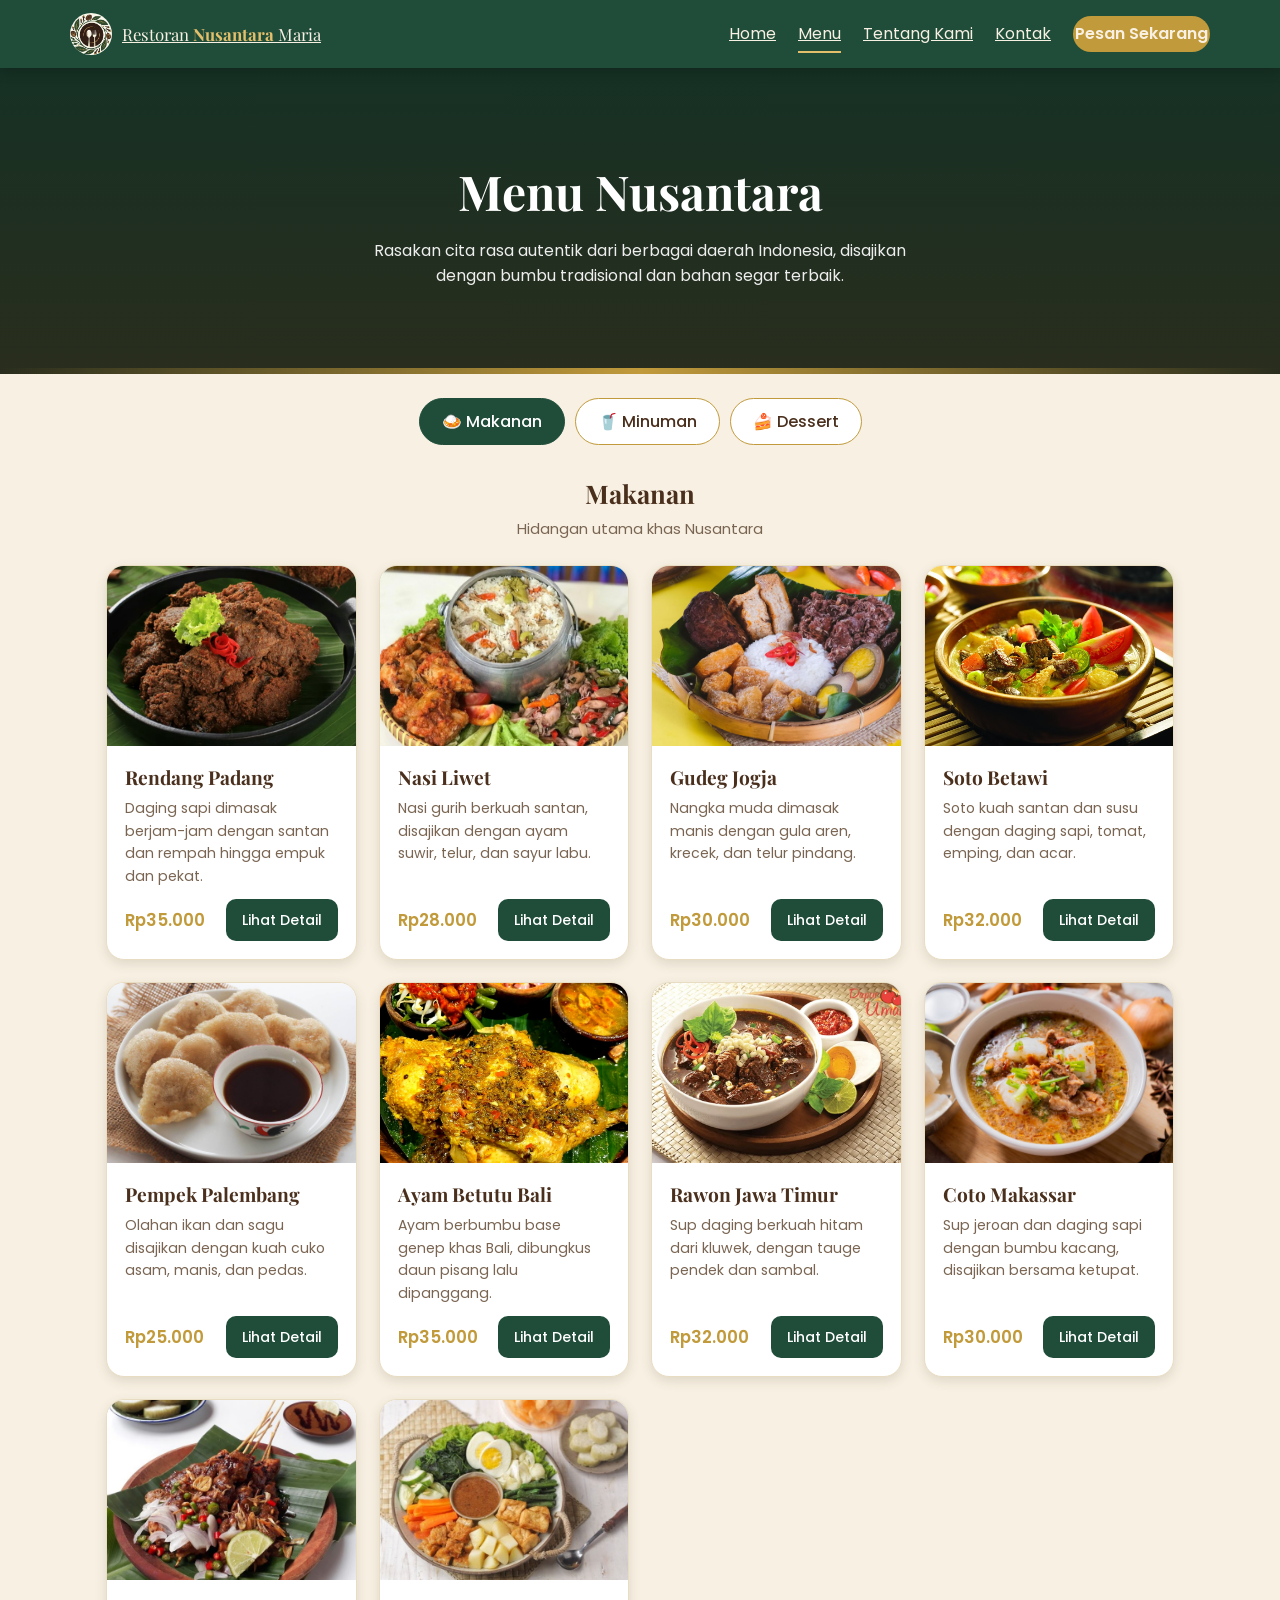
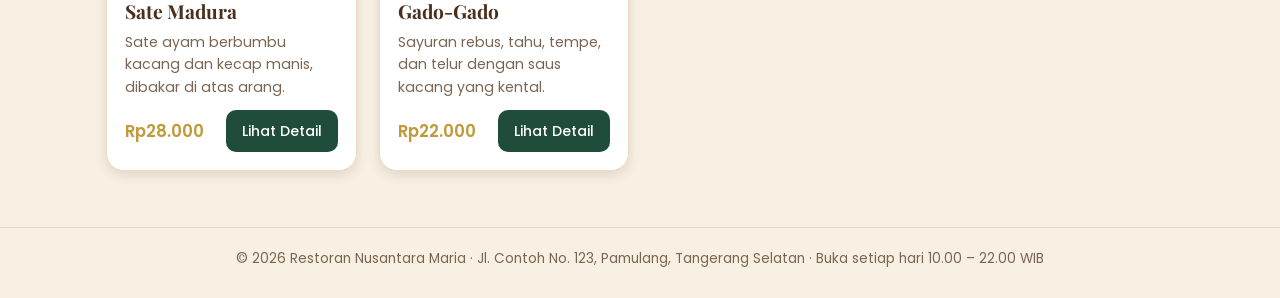
==== menu.html @ f63a94e3 "Initial commit" ====
<!DOCTYPE html>
<html lang="id">

<head>
    <meta charset="UTF-8">
    <meta
        name="viewport"
        content="width=device-width, initial-scale=1, viewport-fit=cover"
    >

    <title>Daftar Menu – Restoran Nusantara</title>

    <!-- Google Fonts -->
    <link
        href="https://fonts.googleapis.com/css2?family=Playfair+Display:wght@600;700&family=Poppins:wght@400;500;600&display=swap"
        rel="stylesheet"
    >

    <style>
        /* ==================================================
           VARIABEL WARNA
        ================================================== */

        :root {
            --cream: #f8f1e3;
            --card: #ffffff;
            --brown: #4a2f1d;
            --muted: #7a6552;
            --gold: #c19a3b;
            --green: #1f4d3a;
            --green-d: #163a2b;
            --line: #e8dcc2;
            --shadow: rgba(74, 47, 29, .14);

            box-sizing: border-box;
            padding-top: env(safe-area-inset-top, 0px);
            padding-bottom: env(safe-area-inset-bottom, 0px);
        }

        /* ==================================================
           DARK MODE
        ================================================== */

        @media (prefers-color-scheme: dark) {
            :root:not([data-theme="light"]) {
                --cream: #17201b;
                --card: #212c25;
                --brown: #f3e8d2;
                --muted: #b9ab94;
                --gold: #d9b455;
                --green: #2f7a5a;
                --green-d: #256248;
                --line: #34443a;
                --shadow: rgba(0, 0, 0, .45);
            }
        }

        :root[data-theme="dark"] {
            --cream: #17201b;
            --card: #212c25;
            --brown: #f3e8d2;
            --muted: #b9ab94;
            --gold: #d9b455;
            --green: #2f7a5a;
            --green-d: #256248;
            --line: #34443a;
            --shadow: rgba(0, 0, 0, .45);
        }

        html {
            scroll-padding-top: env(safe-area-inset-top, 0px);
        }

        *,
        *::before,
        *::after {
            box-sizing: border-box;
        }

        /* ==================================================
           BODY
        ================================================== */

        body {
            margin: 0;
            background: var(--cream);
            color: var(--brown);
            font-family: 'Poppins', system-ui, sans-serif;
            line-height: 1.6;
        }

        /* ==================================================
           HEADER & NAV
        ================================================== */

        .site-header {
            position: sticky;
            top: 0;
            z-index: 50;
            background: var(--green);
            color: var(--cream);
            box-shadow: 0 2px 12px rgba(0, 0, 0, .25);
        }

        .nav {
            width: min(1140px, 92%);
            margin: 0 auto;
            min-height: 68px;
            display: flex;
            align-items: center;
            gap: 16px;
        }

        .brand {
            display: flex;
            align-items: center;
            gap: 10px;
            margin-right: auto;
            font-family: 'Playfair Display', Georgia, serif;
            font-size: 1.05rem;
            color: var(--cream);
            letter-spacing: 0;
            text-transform: none;
        }

        .brand img {
            width: 42px;
            height: 42px;
            border-radius: 50%;
            object-fit: cover;
            background: var(--cream);
        }

        .brand b {
            color: #e3be6b;
        }

        .nav-links {
            display: flex;
            align-items: center;
            gap: 22px;
            list-style: none;
            margin: 0;
            padding: 0;
        }

        .nav-links a {
            position: relative;
            padding: 6px 0;
            border-bottom: 2px solid transparent;
            transition: border-color .2s ease, transform .2s ease;
            color: var(--cream);
        }

        .nav-links a:hover,
        .nav-links a.active {
            border-color: #e3be6b;
        }

        .btn-nav {
            display: inline-block;
            padding: 10px 18px;
            border-radius: 999px;
            border: 2px solid transparent;
            background: var(--gold);
            color: #fff;
            font-weight: 600;
            text-decoration: none;
            line-height: 1.2;
        }

        .btn-nav:hover {
            background: #9c7322;
            transform: translateY(-1px);
        }

        .page-hero {
            min-height: 34vh;
            display: grid;
            place-items: center;
            text-align: center;
            padding: 56px 20px;
            background: linear-gradient(rgba(18, 38, 28, .72), rgba(48, 24, 10, .6)), var(--green);
            color: #fff;
            position: relative;
        }

        .page-hero::after {
            content: "";
            position: absolute;
            left: 0;
            right: 0;
            bottom: 0;
            height: 6px;
            background: linear-gradient(90deg, transparent, var(--gold), transparent);
        }

        .page-hero h1 {
            font-family: 'Playfair Display', Georgia, serif;
            font-size: clamp(1.9rem, 5vw, 3rem);
            margin: 0 0 8px;
        }

        .page-hero p {
            max-width: 560px;
            margin: 0 auto;
            opacity: .92;
        }

        /* ==================================================
           MAIN
        ================================================== */

        main {
            max-width: 1100px;
            margin: 0 auto;
            padding: 28px 16px 56px;
        }

        /* ==================================================
           KATEGORI MENU
        ================================================== */

        .tabs {
            display: flex;
            gap: 10px;
            justify-content: center;
            flex-wrap: wrap;
            margin: -4px 0 28px;
        }

        .tab {
            border: 1.5px solid var(--gold);
            background: var(--card);
            color: var(--brown);

            font: 500 1rem 'Poppins', sans-serif;

            padding: 10px 22px;
            border-radius: 999px;

            cursor: pointer;
            min-height: 44px;

            transition: .2s;
        }

        .tab:hover {
            transform: translateY(-2px);
            box-shadow: 0 6px 14px var(--shadow);
        }

        .tab.active {
            background: var(--green);
            color: #fff;
            border-color: var(--green);
        }

        /* ==================================================
           JUDUL SECTION
        ================================================== */

        .sec-title {
            font-family: 'Playfair Display', Georgia, serif;
            font-size: 1.6rem;
            text-align: center;
            margin: 0 0 4px;
        }

        .sec-sub {
            text-align: center;
            color: var(--muted);
            margin: 0 0 24px;
            font-size: .92rem;
        }

        /* ==================================================
           GRID MENU
        ================================================== */

        .grid {
            display: grid;
            grid-template-columns: repeat(
                auto-fill,
                minmax(250px, 1fr)
            );
            gap: 22px;
        }

        /* ==================================================
           CARD MENU
        ================================================== */

        .card {
            background: var(--card);
            border: 1px solid var(--line);
            border-radius: 18px;
            overflow: hidden;

            display: flex;
            flex-direction: column;

            box-shadow: 0 4px 12px var(--shadow);

            transition:
                transform .25s,
                box-shadow .25s;

            animation: up .45s both;
        }

        .card:hover {
            transform: translateY(-8px);
            box-shadow: 0 16px 30px var(--shadow);
        }

        /* ==================================================
           ANIMASI
        ================================================== */

        @keyframes up {
            from {
                opacity: 0;
                transform: translateY(14px);
            }

            to {
                opacity: 1;
                transform: none;
            }
        }

        /* ==================================================
           GAMBAR MENU
        ================================================== */

        .pic {
            height: 180px;

            display: flex;
            align-items: center;
            justify-content: center;

            font-size: 5.5rem;

            position: relative;
            overflow: hidden;
            cursor: pointer;
        }

        .pic img {
            width: 100%;
            height: 100%;
            object-fit: cover;
        }

        .pic span {
            transition: transform .3s;
            filter: drop-shadow(
                0 6px 8px rgba(0, 0, 0, .25)
            );
        }

        .card:hover .pic span {
            transform: scale(1.15) rotate(-4deg);
        }

        /* ==================================================
           ISI CARD
        ================================================== */

        .body {
            padding: 16px 18px 18px;

            display: flex;
            flex-direction: column;

            flex: 1;
        }

        .body h3 {
            margin: 0 0 4px;

            font-family: 'Playfair Display', Georgia, serif;
            font-size: 1.2rem;
        }

        .body p {
            margin: 0 0 12px;

            color: var(--muted);
            font-size: .88rem;

            flex: 1;
        }

        .row {
            display: flex;
            align-items: center;
            justify-content: space-between;

            gap: 10px;
        }

        /* ==================================================
           HARGA
        ================================================== */

        .price {
            font-weight: 600;
            color: var(--gold);
            font-size: 1.05rem;
        }

        /* ==================================================
           BUTTON
        ================================================== */

        .btn {
            border: 0;
            background: var(--green);
            color: #fff;

            font: 500 .88rem 'Poppins', sans-serif;

            padding: 10px 16px;
            border-radius: 10px;

            cursor: pointer;
            min-height: 42px;

            transition: .2s;

            text-decoration: none;
            display: inline-block;
            text-align: center;
        }

        .btn:hover {
            background: var(--green-d);
            transform: translateY(-1px);
        }

        .btn.gold {
            background: var(--gold);
            color: #2b1c10;
        }

        .btn.gold:hover {
            background: #d6ae4d;
        }

        /* ==================================================
           MODAL
        ================================================== */

        .modal {
            position: fixed;
            inset: 0;

            background: rgba(20, 12, 6, .65);

            display: none;
            align-items: center;
            justify-content: center;

            padding: 16px;
            z-index: 50;
        }

        .modal.open {
            display: flex;
        }

        .dialog {
            background: var(--card);
            color: var(--brown);

            border-radius: 20px;

            max-width: 440px;
            width: 100%;

            max-height: 92vh;
            overflow: auto;

            position: relative;

            animation: pop .28s both;
        }

        /* ==================================================
           ANIMASI MODAL
        ================================================== */

        @keyframes pop {
            from {
                opacity: 0;
                transform: scale(.92);
            }

            to {
                opacity: 1;
                transform: none;
            }
        }

        .dialog .pic {
            height: 230px;
            font-size: 7.5rem;
            cursor: default;
        }

        .dialog .body {
            padding: 20px 22px 24px;
        }

        .dialog h2 {
            font-family: 'Playfair Display', Georgia, serif;
            margin: 0 0 4px;
        }

        /* ==================================================
           TAG KATEGORI
        ================================================== */

        .tag {
            display: inline-block;

            font-size: .75rem;

            background: var(--cream);
            border: 1px solid var(--line);

            padding: 2px 10px;
            border-radius: 999px;

            color: var(--muted);

            margin-bottom: 10px;
        }

        /* ==================================================
           BUTTON CLOSE MODAL
        ================================================== */

        .close {
            position: absolute;
            top: 10px;
            right: 12px;

            width: 40px;
            height: 40px;

            border-radius: 50%;
            border: 0;

            background: rgba(255, 255, 255, .9);
            color: #333;

            font-size: 1.4rem;

            cursor: pointer;
            z-index: 2;
        }

        .dialog .btn {
            width: 100%;
            margin-top: 14px;
        }

        /* ==================================================
           FOOTER
        ================================================== */

        footer {
            text-align: center;

            color: var(--muted);
            font-size: .85rem;

            padding: 20px 16px 28px;

            border-top: 1px solid var(--line);
        }

        /* ==================================================
           RESPONSIVE
        ================================================== */

        @media (max-width: 760px) {
            .nav {
                flex-wrap: wrap;
                justify-content: space-between;
                padding: 12px 0;
            }

            .nav-links {
                width: 100%;
                justify-content: center;
                flex-wrap: wrap;
                gap: 12px 18px;
            }
        }

        @media (max-width: 520px) {
            .grid {
                grid-template-columns: 1fr;
            }

            .tab {
                padding: 10px 16px;
                font-size: .92rem;
            }

            .page-hero {
                min-height: 25vh;
            }
        }

        /* ==================================================
           REDUCED MOTION
        ================================================== */

        @media (prefers-reduced-motion: reduce) {
            *,
            *::before,
            *::after {
                animation: none !important;
                transition: none !important;
            }
        }
    </style>
</head>

<body>

    <!-- ==================================================
         HEADER
    ================================================== -->

    <header class="site-header">
        <nav class="nav" aria-label="Navigasi utama">
            <a class="brand" href="index.html">
                <img src="logo.jpg" alt="Logo Restoran Nusantara Maria">
                <span>Restoran <b>Nusantara</b> Maria</span>
            </a>
            <ul class="nav-links">
                <li><a href="index.html">Home</a></li>
                <li><a href="menu.html" class="active">Menu</a></li>
                <li><a href="tentang.html">Tentang Kami</a></li>
                <li><a href="kontak.html">Kontak</a></li>
                <li><a class="btn-nav" href="menu.html#menu">Pesan Sekarang</a></li>
            </ul>
        </nav>
    </header>

    <section class="page-hero">
        <div>
            <h1>Menu Nusantara</h1>
            <p>Rasakan cita rasa autentik dari berbagai daerah Indonesia, disajikan dengan bumbu tradisional dan bahan segar terbaik.</p>
        </div>
    </section>


    <!-- ==================================================
         KONTEN UTAMA
    ================================================== -->

    <main id="menu">

        <!-- Tombol Kategori -->
        <div
            class="tabs"
            role="tablist"
            aria-label="Kategori menu"
        ></div>

        <!-- Judul Kategori -->
        <h2
            class="sec-title"
            id="secTitle"
        ></h2>

        <p
            class="sec-sub"
            id="secSub"
        ></p>

        <!-- Daftar Menu -->
        <div
            class="grid"
            id="grid"
        ></div>

    </main>


    <!-- ==================================================
         MODAL DETAIL MENU
    ================================================== -->

    <div
        class="modal"
        id="modal"
        aria-hidden="true"
    >

        <div
            class="dialog"
            role="dialog"
            aria-modal="true"
            aria-labelledby="mName"
        >

            <!-- Tombol Tutup -->
            <button
                class="close"
                id="mClose"
                aria-label="Tutup"
            >
                &times;
            </button>

            <!-- Gambar / Emoji -->
            <div
                class="pic"
                id="mPic"
            ></div>

            <!-- Detail Menu -->
            <div class="body">

                <span
                    class="tag"
                    id="mTag"
                ></span>

                <h2 id="mName"></h2>

                <p
                    id="mDesc"
                    style="color:var(--muted); margin:6px 0 10px"
                ></p>

                <div
                    class="price"
                    id="mPrice"
                    style="font-size:1.4rem"
                ></div>

                <!-- Tombol Pesan -->
                <a
                    class="btn gold"
                    id="mOrder"
                    target="_blank"
                    rel="noopener"
                >
                    Pesan Sekarang
                </a>

            </div>
        </div>
    </div>


    <!-- ==================================================
         FOOTER
    ================================================== -->

    <footer>
        © 2026 Restoran Nusantara Maria · Jl. Contoh No. 123, Pamulang, Tangerang Selatan · Buka setiap hari 10.00 – 22.00 WIB
    </footer>


    <!-- ==================================================
         JAVASCRIPT
    ================================================== -->

    <script>

        /* ==================================================
           PENGATURAN
        ================================================== */

        // Ganti dengan nomor WhatsApp restoran sebenarnya.
        // Format: 62, tanpa tanda + atau 0 di depan.

        const WA_NUMBER = "6281234567890";


        /* ==================================================
           DATA MENU
        ==================================================

           Untuk menggunakan foto sendiri, tambahkan:

           img: "images/nama-foto.jpg"

           Contoh:

           {
               name: "Rendang Sapi",
               price: 35000,
               emoji: "🥘",
               bg: ["#8a3b1c", "#4a1e0e"],
               origin: "Minangkabau, Sumatera Barat",
               desc: "Deskripsi menu",
               img: "images/rendang.jpg"
           }

        ================================================== */

        const MENU = {

            /* =========================
               MAKANAN
            ========================= */

            makanan: {
                label: "🍛 Makanan",
                title: "Makanan",
                sub: "Hidangan utama khas Nusantara",

                items: [

                    {
                        name: "Rendang Padang",
                        price: 35000,
                        img: "rendang.jpeg",
                        origin: "Sumatera Barat",
                        desc: "Daging sapi dimasak berjam-jam dengan santan dan rempah hingga empuk dan pekat."
                    },

                    {
                        name: "Nasi Liwet",
                        price: 28000,
                        img: "nasi-liwet.jpeg",
                        origin: "Jawa Tengah",
                        desc: "Nasi gurih berkuah santan, disajikan dengan ayam suwir, telur, dan sayur labu."
                    },

                    {
                        name: "Gudeg Jogja",
                        price: 30000,
                        img: "gudeg.jpeg",
                        origin: "Yogyakarta",
                        desc: "Nangka muda dimasak manis dengan gula aren, krecek, dan telur pindang."
                    },

                    {
                        name: "Soto Betawi",
                        price: 32000,
                        img: "soto-betawi.jpeg",
                        origin: "Jakarta",
                        desc: "Soto kuah santan dan susu dengan daging sapi, tomat, emping, dan acar."
                    },

                    {
                        name: "Pempek Palembang",
                        price: 25000,
                        img: "pempek.jpeg",
                        origin: "Sumatera Selatan",
                        desc: "Olahan ikan dan sagu disajikan dengan kuah cuko asam, manis, dan pedas."
                    },

                    {
                        name: "Ayam Betutu Bali",
                        price: 35000,
                        img: "ayam-betutu.jpeg",
                        origin: "Bali",
                        desc: "Ayam berbumbu base genep khas Bali, dibungkus daun pisang lalu dipanggang."
                    },

                    {
                        name: "Rawon Jawa Timur",
                        price: 32000,
                        img: "rawon.jpeg",
                        origin: "Jawa Timur",
                        desc: "Sup daging berkuah hitam dari kluwek, dengan tauge pendek dan sambal."
                    },

                    {
                        name: "Coto Makassar",
                        price: 30000,
                        img: "coto-makassar.jpeg",
                        origin: "Sulawesi Selatan",
                        desc: "Sup jeroan dan daging sapi dengan bumbu kacang, disajikan bersama ketupat."
                    },

                    {
                        name: "Sate Madura",
                        price: 28000,
                        img: "sate-madura.jpeg",
                        origin: "Jawa Timur",
                        desc: "Sate ayam berbumbu kacang dan kecap manis, dibakar di atas arang."
                    },

                    {
                        name: "Gado-Gado",
                        price: 22000,
                        img: "gado-gado.jpeg",
                        origin: "Jakarta",
                        desc: "Sayuran rebus, tahu, tempe, dan telur dengan saus kacang yang kental."
                    }

                ]
            },


            /* =========================
               MINUMAN
            ========================= */

            minuman: {
                label: "🥤 Minuman",
                title: "Minuman",
                sub: "Penyegar dahaga ala Nusantara",

                items: [

                    {
                        name: "Es Cendol",
                        price: 15000,
                        img: "es-cendol.jpeg",
                        origin: "Jawa Barat",
                        desc: "Cendol hijau, santan, dan gula aren cair di atas es serut."
                    },

                    {
                        name: "Es Teh Nusantara",
                        price: 8000,
                        img: "es-teh.jpeg",
                        origin: "Jawa",
                        desc: "Teh melati dingin dengan gula batu, segar diminum bersama makanan pedas."
                    },

                    {
                        name: "Es Jeruk",
                        price: 12000,
                        img: "es-jeruk.jpeg",
                        origin: "Nusantara",
                        desc: "Perasan jeruk segar dengan es batu dan sedikit gula."
                    },

                    {
                        name: "Kopi Gula Aren",
                        price: 18000,
                        img: "es-teh.jpeg",
                        origin: "Nusantara",
                        desc: "Kopi hitam yang lembut dengan sentuhan gula aren dan susu."
                    },

                    {
                        name: "Wedang Jahe",
                        price: 12000,
                        img: "es-teh.jpeg",
                        origin: "Jawa Tengah",
                        desc: "Minuman jahe hangat dengan gula batu dan serai, pas untuk menghangatkan badan."
                    }

                ]
            },


            /* =========================
               DESSERT
            ========================= */

            dessert: {
                label: "🍰 Dessert",
                title: "Dessert",
                sub: "Manis penutup yang berkesan",

                items: [

                    {
                        name: "Es Pisang Ijo",
                        price: 18000,
                        img: "es-pisang-hijau.jpeg",
                        origin: "Sulawesi Selatan",
                        desc: "Pisang berbalut adonan hijau dengan sirup dan es serut yang lembut."
                    },

                    {
                        name: "Klepon",
                        price: 15000,
                        img: "kelpon.jpeg",
                        origin: "Jawa",
                        desc: "Bola ketan hijau berisi gula merah cair, digulung kelapa parut."
                    },

                    {
                        name: "Kolak Pisang",
                        price: 16000,
                        img: "kolak-pisang.jpeg",
                        origin: "Nusantara",
                        desc: "Pisang dan ubi dengan kuah santan manis, cocok untuk penutup yang hangat."
                    }

                ]
            }

        };


        /* ==================================================
           LOGIKA PROGRAM
        ================================================== */

        // Format angka menjadi Rupiah.
        const rupiah = (number) => {
            return "Rp" + number.toLocaleString("id-ID");
        };


        // Mengambil elemen HTML.
        const grid = document.getElementById("grid");
        const tabsEl = document.querySelector(".tabs");
        const modal = document.getElementById("modal");

        let lastFocus = null;


        /* ==================================================
           MEMBUAT GAMBAR / EMOJI MENU
        ================================================== */

        function art(item) {

            if (item.img) {
                return `
                    <img
                        src="${item.img}"
                        alt="${item.name}"
                        loading="lazy"
                    >
                `;
            }

            return `
                <span aria-hidden="true">
                    ${item.emoji}
                </span>
            `;
        }


        /* ==================================================
           BACKGROUND MENU
        ================================================== */

        function bgOf(item) {

            if (item.img) {
                return "";
            }

            return `
                background: linear-gradient(
                    135deg,
                    ${item.bg[0]},
                    ${item.bg[1]}
                )
            `;
        }


        /* ==================================================
           MENAMPILKAN MENU
        ================================================== */

        function render(key) {

            const category = MENU[key];

            // Judul kategori.
            document.getElementById("secTitle").textContent =
                category.title;

            // Deskripsi kategori.
            document.getElementById("secSub").textContent =
                category.sub;


            // Membuat kartu menu.
            grid.innerHTML = category.items
                .map((item, index) => {

                    return `
                        <article
                            class="card"
                            style="animation-delay:${index * 70}ms"
                        >

                            <div
                                class="pic"
                                style="${bgOf(item)}"
                                data-k="${key}"
                                data-i="${index}"
                                role="img"
                                aria-label="${item.name}"
                            >
                                ${art(item)}
                            </div>

                            <div class="body">

                                <h3>
                                    ${item.name}
                                </h3>

                                <p>
                                    ${item.desc}
                                </p>

                                <div class="row">

                                    <span class="price">
                                        ${rupiah(item.price)}
                                    </span>

                                    <button
                                        class="btn"
                                        data-k="${key}"
                                        data-i="${index}"
                                    >
                                        Lihat Detail
                                    </button>

                                </div>

                            </div>

                        </article>
                    `;

                })
                .join("");


            // Menentukan tab yang sedang aktif.
            tabsEl
                .querySelectorAll(".tab")
                .forEach((tab) => {

                    const active =
                        tab.dataset.k === key;

                    tab.classList.toggle(
                        "active",
                        active
                    );

                    tab.setAttribute(
                        "aria-selected",
                        active
                    );
                });
        }


        /* ==================================================
           MEMBUAT TOMBOL KATEGORI
        ================================================== */

        tabsEl.innerHTML = Object
            .entries(MENU)
            .map(([key, category]) => {

                return `
                    <button
                        class="tab"
                        role="tab"
                        data-k="${key}"
                    >
                        ${category.label}
                    </button>
                `;

            })
            .join("");


        /* ==================================================
           EVENT KLIK KATEGORI
        ================================================== */

        tabsEl.addEventListener("click", (event) => {

            const tab =
                event.target.closest(".tab");

            if (!tab) {
                return;
            }

            render(tab.dataset.k);
        });


        /* ==================================================
           EVENT KLIK MENU
        ================================================== */

        grid.addEventListener("click", (event) => {

            const element =
                event.target.closest("[data-k][data-i]");

            if (!element) {
                return;
            }

            openModal(
                element.dataset.k,
                Number(element.dataset.i)
            );
        });


        /* ==================================================
           MEMBUKA MODAL DETAIL
        ================================================== */

        function openModal(key, index) {

            const item =
                MENU[key].items[index];

            // Menyimpan elemen yang terakhir dipilih.
            lastFocus = document.activeElement;


            // Gambar / emoji.
            const picture =
                document.getElementById("mPic");

            picture.style.cssText =
                bgOf(item);

            picture.innerHTML =
                art(item);


            // Kategori dan asal menu.
            document.getElementById("mTag")
                .textContent =
                MENU[key].title +
                " · " +
                item.origin;


            // Nama menu.
            document.getElementById("mName")
                .textContent =
                item.name;


            // Deskripsi.
            document.getElementById("mDesc")
                .textContent =
                item.desc;


            // Harga.
            document.getElementById("mPrice")
                .textContent =
                rupiah(item.price);


            // Pesan WhatsApp.
            const message =
                `Halo, saya ingin memesan:\n- ${item.name} (${rupiah(item.price)})\n\nTerima kasih.`;


            document.getElementById("mOrder")
                .href =
                `https://wa.me/${WA_NUMBER}?text=${encodeURIComponent(message)}`;


            // Menampilkan modal.
            modal.classList.add("open");

            modal.setAttribute(
                "aria-hidden",
                "false"
            );

            document.body.style.overflow =
                "hidden";


            // Fokus ke tombol close.
            document.getElementById("mClose")
                .focus();
        }


        /* ==================================================
           MENUTUP MODAL
        ================================================== */

        function closeModal() {

            modal.classList.remove("open");

            modal.setAttribute(
                "aria-hidden",
                "true"
            );

            document.body.style.overflow =
                "";


            // Mengembalikan fokus.
            if (lastFocus) {
                lastFocus.focus();
            }
        }


        /* ==================================================
           EVENT TOMBOL CLOSE
        ================================================== */

        document
            .getElementById("mClose")
            .onclick = closeModal;


        /* ==================================================
           MENUTUP MODAL KETIKA AREA LUAR DIKLIK
        ================================================== */

        modal.addEventListener("click", (event) => {

            if (event.target === modal) {
                closeModal();
            }
        });


        /* ==================================================
           MENUTUP MODAL DENGAN TOMBOL ESC
        ================================================== */

        document.addEventListener("keydown", (event) => {

            if (
                event.key === "Escape" &&
                modal.classList.contains("open")
            ) {
                closeModal();
            }
        });


        /* ==================================================
           MENU DEFAULT
        ================================================== */

        // Menampilkan kategori Makanan
        // ketika halaman pertama kali dibuka.

        render("makanan");

    </script>

</body>

</html>
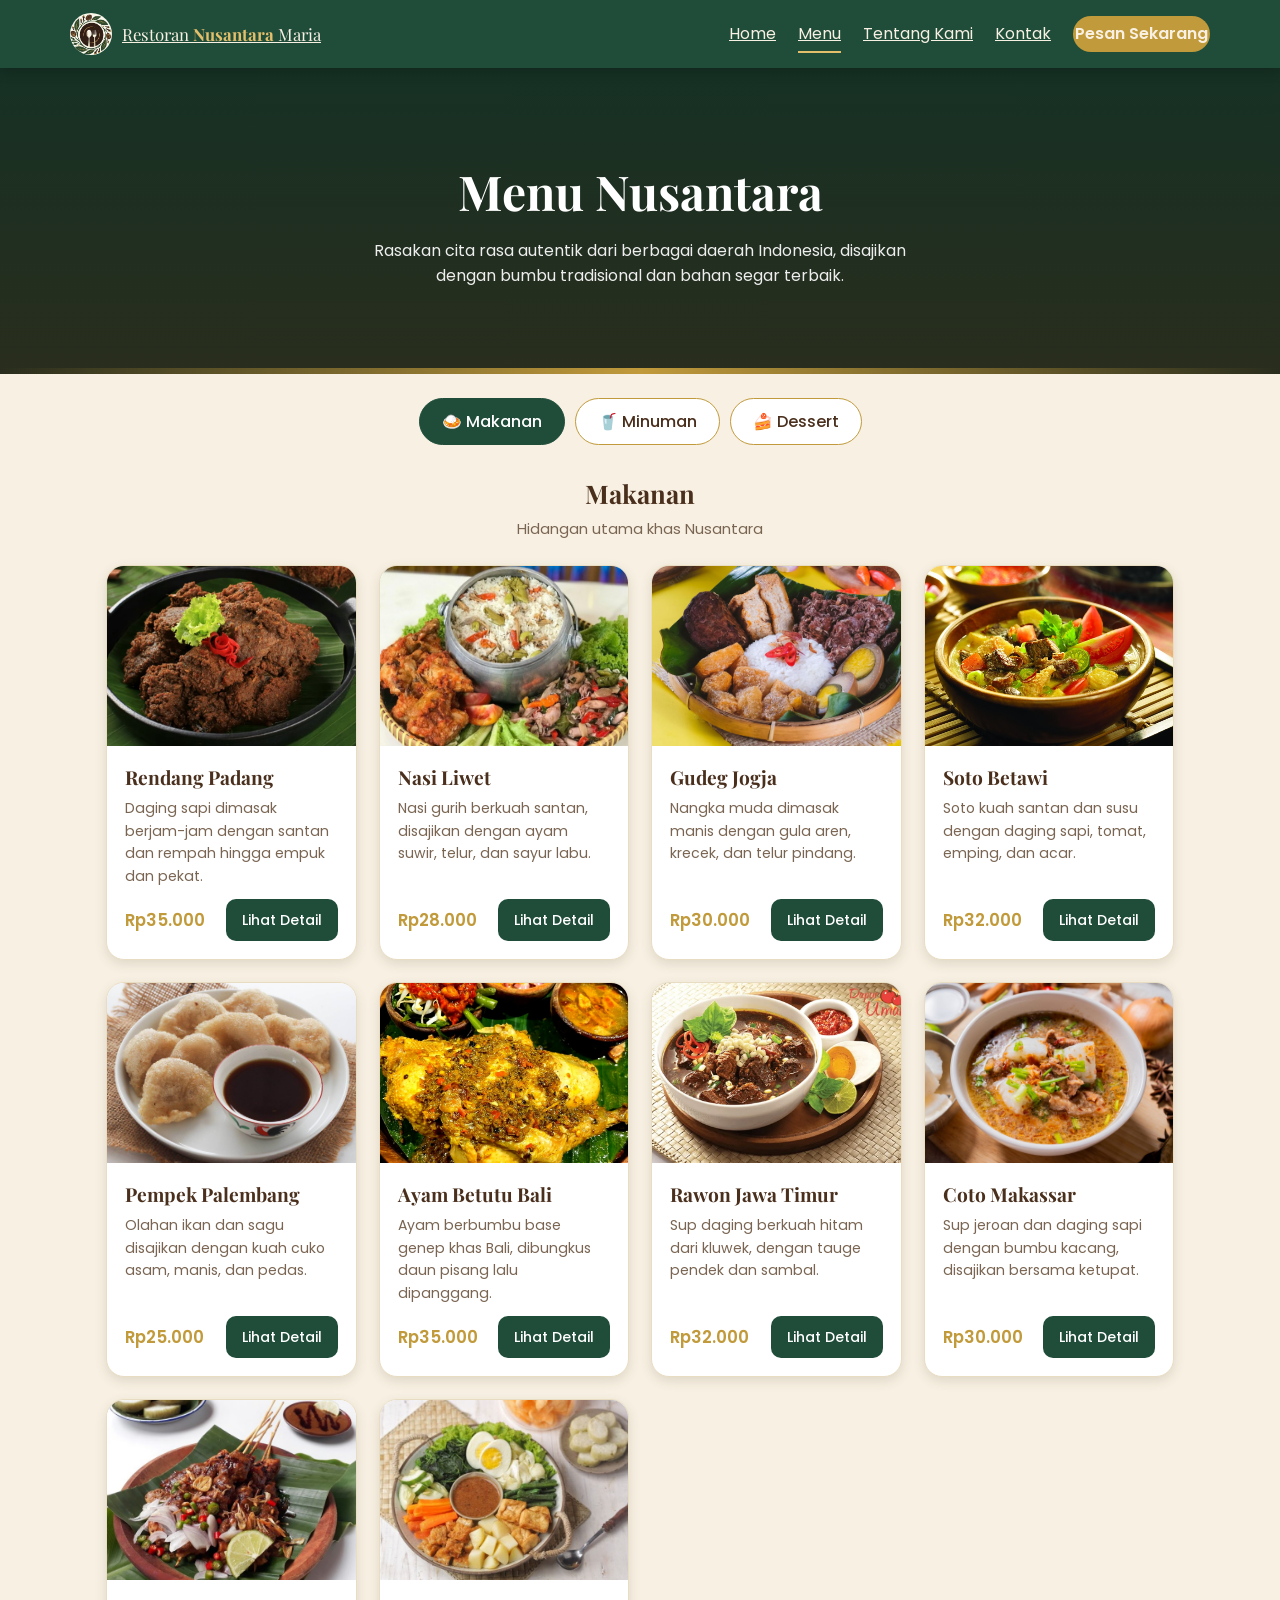
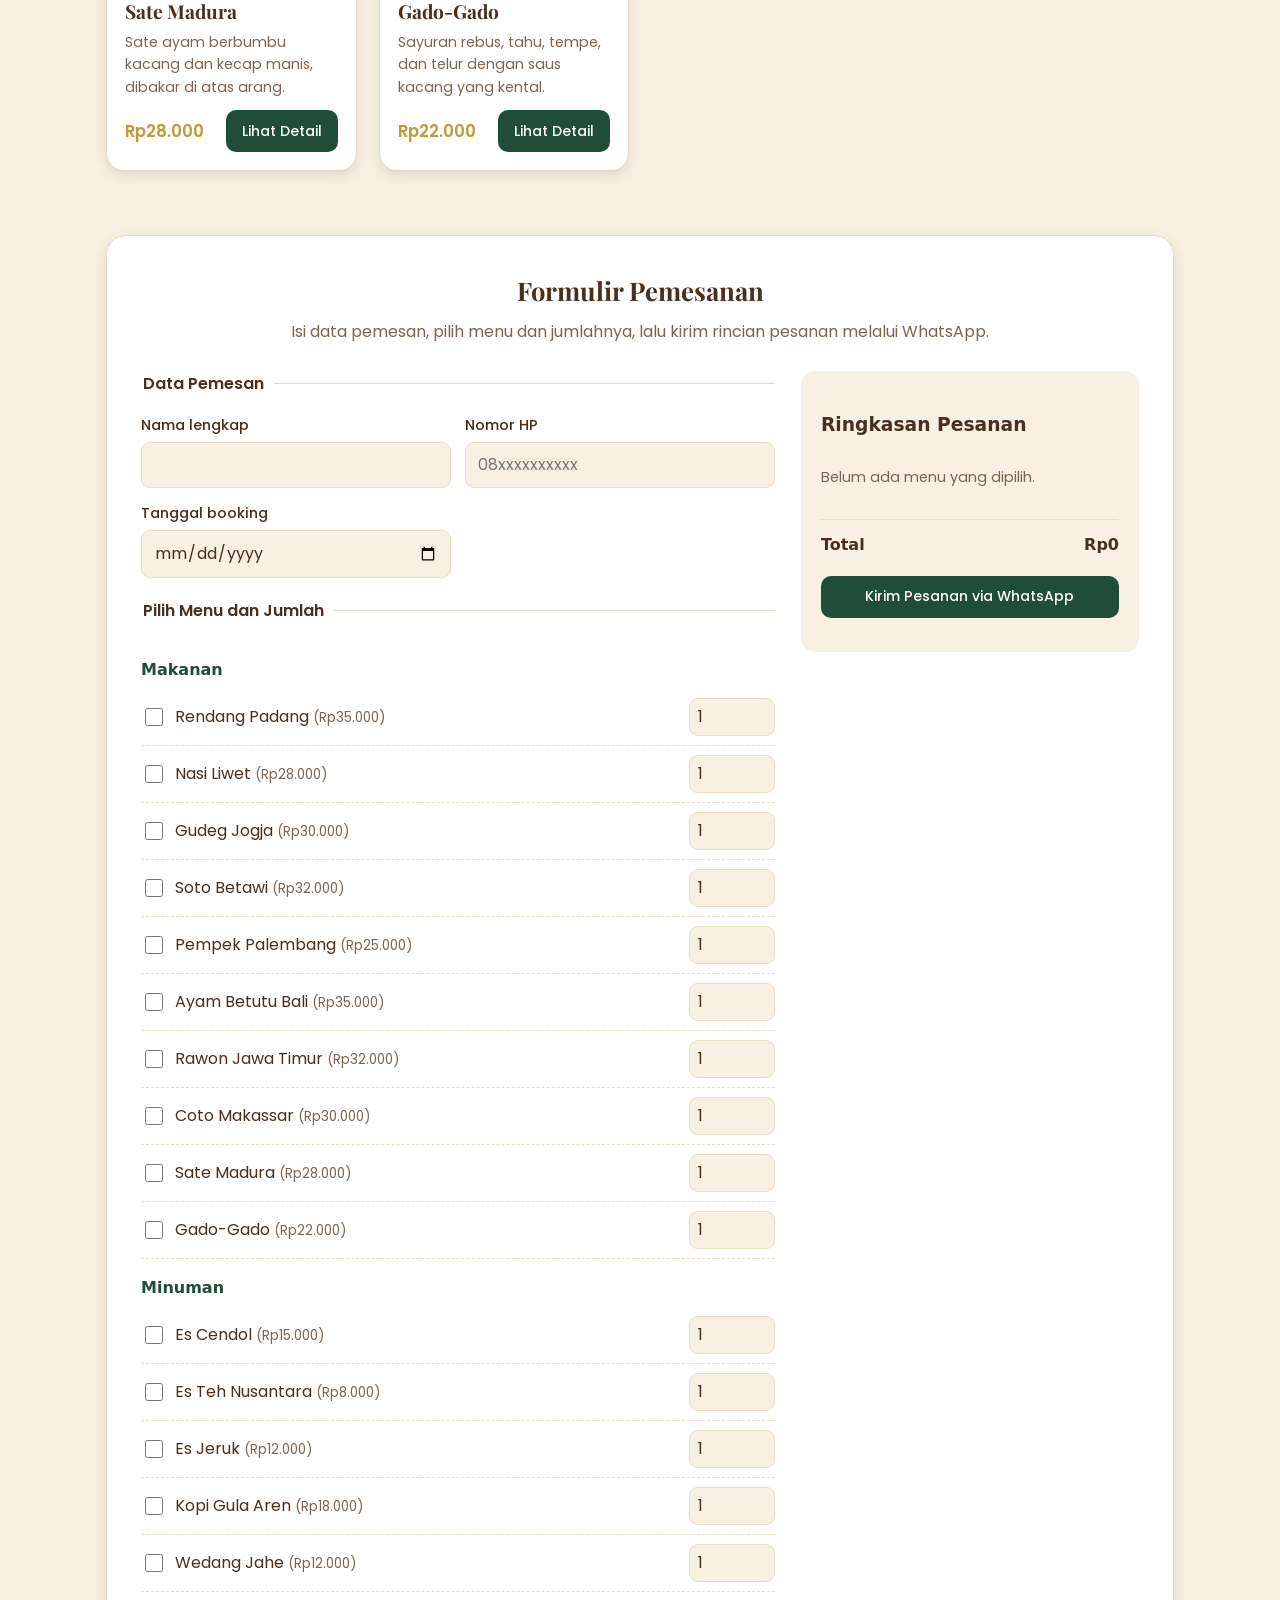
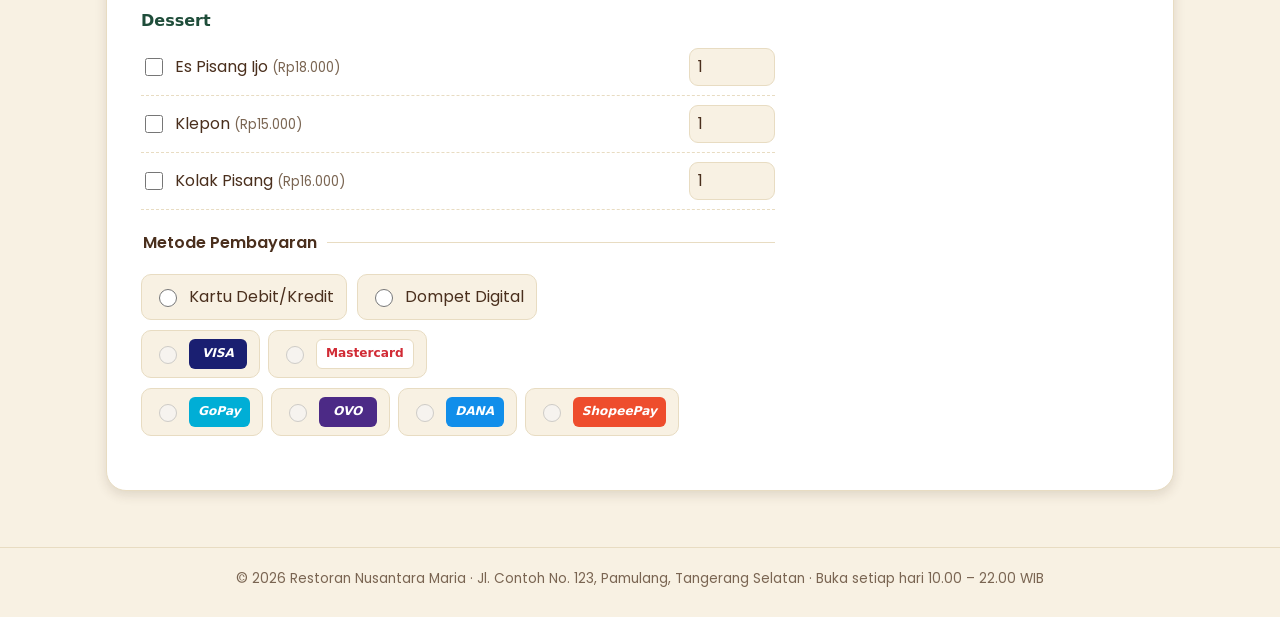
==== commit 5dd39360: "Add booking form and update WhatsApp contact Co-authored-by: Copilot <223556219+Copilot@users.norepl" ====
--- a/menu.html
+++ b/menu.html
@@ -630,6 +630,227 @@
                 transition: none !important;
             }
         }
+
+        /* ==================================================
+           FORM PEMESANAN
+        ================================================== */
+
+        .booking-section {
+            margin-top: 64px;
+            padding: 34px;
+            border: 1px solid var(--line);
+            border-radius: 20px;
+            background: var(--card);
+            box-shadow: 0 4px 12px var(--shadow);
+        }
+
+        .booking-section > h2,
+        .booking-section > p {
+            text-align: center;
+        }
+
+        .booking-section > p {
+            color: var(--muted);
+            margin: 8px auto 26px;
+        }
+
+        .booking-grid {
+            display: grid;
+            grid-template-columns: minmax(0, 1.5fr) minmax(240px, .8fr);
+            gap: 26px;
+            align-items: start;
+        }
+
+        .booking-fieldset {
+            min-width: 0;
+            border: 0;
+            border-top: 1px solid var(--line);
+            padding: 18px 0 0;
+            margin: 0 0 20px;
+        }
+
+        .booking-fieldset legend {
+            padding-right: 10px;
+            font-weight: 600;
+        }
+
+        .booking-fields {
+            display: grid;
+            grid-template-columns: repeat(2, minmax(0, 1fr));
+            gap: 14px;
+        }
+
+        .booking-field label,
+        .booking-field input {
+            display: block;
+            width: 100%;
+        }
+
+        .booking-field label {
+            margin-bottom: 5px;
+            font-size: .9rem;
+            font-weight: 500;
+        }
+
+        .booking-field input,
+        .quantity-input {
+            min-height: 44px;
+            padding: 9px 12px;
+            border: 1px solid var(--line);
+            border-radius: 9px;
+            background: var(--cream);
+            color: var(--brown);
+            font: inherit;
+        }
+
+        .menu-order-group + .menu-order-group {
+            margin-top: 16px;
+        }
+
+        .menu-order-group h3 {
+            margin-bottom: 6px;
+            color: var(--green);
+            font-size: 1rem;
+        }
+
+        .menu-order-row {
+            display: grid;
+            grid-template-columns: minmax(0, 1fr) 86px;
+            gap: 12px;
+            align-items: center;
+            padding: 9px 0;
+            border-bottom: 1px dashed var(--line);
+        }
+
+        .menu-order-choice,
+        .payment-choice {
+            display: flex;
+            align-items: center;
+            gap: 9px;
+            cursor: pointer;
+        }
+
+        .menu-order-choice input,
+        .payment-choice input {
+            width: 18px;
+            height: 18px;
+            accent-color: var(--green);
+            flex: 0 0 auto;
+        }
+
+        .menu-order-choice small {
+            color: var(--muted);
+        }
+
+        .quantity-input {
+            width: 86px;
+            min-height: 38px;
+            padding: 5px 8px;
+        }
+
+        .payment-options {
+            display: flex;
+            flex-wrap: wrap;
+            gap: 10px;
+        }
+
+        .payment-choice {
+            min-height: 46px;
+            padding: 8px 12px;
+            border: 1px solid var(--line);
+            border-radius: 10px;
+            background: var(--cream);
+        }
+
+        .payment-brands {
+            display: flex;
+            flex-wrap: wrap;
+            gap: 8px;
+            margin-top: 10px;
+        }
+
+        .brand-mark {
+            display: inline-flex;
+            min-width: 58px;
+            height: 30px;
+            align-items: center;
+            justify-content: center;
+            padding: 0 9px;
+            border-radius: 6px;
+            background: #1a1f71;
+            color: #fff;
+            font-size: .76rem;
+            font-weight: 700;
+            font-style: italic;
+        }
+
+        .brand-mark.mastercard {
+            background: #fff;
+            color: #d12b35;
+            border: 1px solid var(--line);
+            font-style: normal;
+        }
+
+        .brand-mark.gopay { background: #00aed6; }
+        .brand-mark.ovo { background: #4c2a86; }
+        .brand-mark.dana { background: #118eea; }
+        .brand-mark.shopeepay { background: #ee4d2d; }
+
+        .booking-summary {
+            position: sticky;
+            top: 88px;
+            padding: 20px;
+            border-radius: 14px;
+            background: var(--cream);
+        }
+
+        .booking-summary h3 {
+            margin-bottom: 12px;
+        }
+
+        .summary-lines {
+            display: grid;
+            gap: 8px;
+            color: var(--muted);
+            font-size: .9rem;
+        }
+
+        .summary-total {
+            display: flex;
+            justify-content: space-between;
+            gap: 12px;
+            margin-top: 16px;
+            padding-top: 12px;
+            border-top: 1px solid var(--line);
+            color: var(--brown);
+            font-weight: 700;
+        }
+
+        .booking-submit {
+            width: 100%;
+            margin-top: 18px;
+        }
+
+        .booking-feedback {
+            margin-top: 12px;
+            color: var(--green);
+            font-size: .9rem;
+        }
+
+        .booking-feedback a {
+            text-decoration: underline;
+            font-weight: 600;
+        }
+
+        @media (max-width: 760px) {
+            .booking-section { padding: 24px 18px; }
+            .booking-grid { grid-template-columns: 1fr; }
+            .booking-summary { position: static; }
+        }
+
+        @media (max-width: 520px) {
+            .booking-fields { grid-template-columns: 1fr; }
+        }
     </style>
 </head>
 
@@ -650,7 +871,7 @@
                 <li><a href="menu.html" class="active">Menu</a></li>
                 <li><a href="tentang.html">Tentang Kami</a></li>
                 <li><a href="kontak.html">Kontak</a></li>
-                <li><a class="btn-nav" href="menu.html#menu">Pesan Sekarang</a></li>
+                <li><a class="btn-nav" href="menu.html#pesan">Pesan Sekarang</a></li>
             </ul>
         </nav>
     </header>
@@ -692,6 +913,95 @@
             class="grid"
             id="grid"
         ></div>
+
+        <section class="booking-section" id="pesan" aria-labelledby="bookingTitle">
+            <h2 class="sec-title" id="bookingTitle">Formulir Pemesanan</h2>
+            <p>Isi data pemesan, pilih menu dan jumlahnya, lalu kirim rincian pesanan melalui WhatsApp.</p>
+
+            <form id="bookingForm">
+                <div class="booking-grid">
+                    <div>
+                        <fieldset class="booking-fieldset">
+                            <legend>Data Pemesan</legend>
+                            <div class="booking-fields">
+                                <div class="booking-field">
+                                    <label for="bookingName">Nama lengkap</label>
+                                    <input id="bookingName" name="nama" type="text" autocomplete="name" minlength="3" required>
+                                </div>
+                                <div class="booking-field">
+                                    <label for="bookingPhone">Nomor HP</label>
+                                    <input id="bookingPhone" name="hp" type="tel" autocomplete="tel" inputmode="tel" placeholder="08xxxxxxxxxx" required>
+                                </div>
+                                <div class="booking-field">
+                                    <label for="bookingDate">Tanggal booking</label>
+                                    <input id="bookingDate" name="tanggal" type="date" required>
+                                </div>
+                            </div>
+                        </fieldset>
+
+                        <fieldset class="booking-fieldset">
+                            <legend>Pilih Menu dan Jumlah</legend>
+                            <div id="bookingMenu"></div>
+                        </fieldset>
+
+                        <fieldset class="booking-fieldset">
+                            <legend>Metode Pembayaran</legend>
+                            <div class="payment-options">
+                                <label class="payment-choice">
+                                    <input type="radio" name="paymentType" value="Kartu Debit/Kredit" required>
+                                    Kartu Debit/Kredit
+                                </label>
+                                <label class="payment-choice">
+                                    <input type="radio" name="paymentType" value="Dompet Digital" required>
+                                    Dompet Digital
+                                </label>
+                            </div>
+                            <div class="payment-brands" id="cardBrands" hidden>
+                                <label class="payment-choice">
+                                    <input type="radio" name="paymentBrand" value="Visa" disabled>
+                                    <span class="brand-mark" aria-label="Visa">VISA</span>
+                                </label>
+                                <label class="payment-choice">
+                                    <input type="radio" name="paymentBrand" value="Mastercard" disabled>
+                                    <span class="brand-mark mastercard" aria-label="Mastercard">Mastercard</span>
+                                </label>
+                            </div>
+                            <div class="payment-brands" id="walletBrands" hidden>
+                                <label class="payment-choice">
+                                    <input type="radio" name="paymentBrand" value="GoPay" disabled>
+                                    <span class="brand-mark gopay">GoPay</span>
+                                </label>
+                                <label class="payment-choice">
+                                    <input type="radio" name="paymentBrand" value="OVO" disabled>
+                                    <span class="brand-mark ovo">OVO</span>
+                                </label>
+                                <label class="payment-choice">
+                                    <input type="radio" name="paymentBrand" value="DANA" disabled>
+                                    <span class="brand-mark dana">DANA</span>
+                                </label>
+                                <label class="payment-choice">
+                                    <input type="radio" name="paymentBrand" value="ShopeePay" disabled>
+                                    <span class="brand-mark shopeepay">ShopeePay</span>
+                                </label>
+                            </div>
+                        </fieldset>
+                    </div>
+
+                    <aside class="booking-summary" aria-live="polite">
+                        <h3>Ringkasan Pesanan</h3>
+                        <div class="summary-lines" id="bookingSummary">
+                            <p>Belum ada menu yang dipilih.</p>
+                        </div>
+                        <div class="summary-total">
+                            <span>Total</span>
+                            <span id="bookingTotal">Rp0</span>
+                        </div>
+                        <button class="btn booking-submit" type="submit">Kirim Pesanan via WhatsApp</button>
+                        <p class="booking-feedback" id="bookingFeedback" role="status"></p>
+                    </aside>
+                </div>
+            </form>
+        </section>
 
     </main>
 
@@ -753,8 +1063,7 @@
                 <a
                     class="btn gold"
                     id="mOrder"
-                    target="_blank"
-                    rel="noopener"
+                    href="#pesan"
                 >
                     Pesan Sekarang
                 </a>
@@ -786,7 +1095,7 @@
         // Ganti dengan nomor WhatsApp restoran sebenarnya.
         // Format: 62, tanpa tanda + atau 0 di depan.
 
-        const WA_NUMBER = "6281234567890";
+        const WA_NUMBER = "6281383667186";
 
 
         /* ==================================================
@@ -1003,6 +1312,130 @@
 
         };
 
+        const bookingForm = document.getElementById("bookingForm");
+        const bookingMenu = document.getElementById("bookingMenu");
+        const bookingSummary = document.getElementById("bookingSummary");
+        const bookingTotal = document.getElementById("bookingTotal");
+        const bookingDate = document.getElementById("bookingDate");
+        const bookingFeedback = document.getElementById("bookingFeedback");
+
+        function setBookingDateMinimum() {
+            const now = new Date();
+            now.setMinutes(now.getMinutes() - now.getTimezoneOffset());
+            bookingDate.min = now.toISOString().slice(0, 10);
+        }
+
+        function renderBookingMenu() {
+            bookingMenu.innerHTML = Object.entries(MENU).map(([category, group]) => `
+                <div class="menu-order-group">
+                    <h3>${group.title}</h3>
+                    ${group.items.map((item, index) => {
+                        const id = `${category}-${index}`;
+                        return `
+                            <div class="menu-order-row">
+                                <label class="menu-order-choice">
+                                    <input type="checkbox" data-booking-item="${id}">
+                                    <span>${item.name} <small>(${rupiah(item.price)})</small></span>
+                                </label>
+                                <input class="quantity-input" type="number" min="1" value="1" step="1"
+                                    data-booking-quantity="${id}" aria-label="Jumlah ${item.name}" disabled>
+                            </div>`;
+                    }).join("")}
+                </div>`).join("");
+        }
+
+        function updateBookingSummary() {
+            const rows = [...bookingForm.querySelectorAll("[data-booking-item]:checked")].map((checkbox) => {
+                const [category, index] = checkbox.dataset.bookingItem.split("-");
+                const item = MENU[category].items[Number(index)];
+                const quantityInput = bookingForm.querySelector(`[data-booking-quantity="${checkbox.dataset.bookingItem}"]`);
+                const quantity = Math.max(1, Number(quantityInput.value) || 1);
+                return { item, quantity, subtotal: item.price * quantity };
+            });
+            const total = rows.reduce((sum, row) => sum + row.subtotal, 0);
+
+            bookingSummary.innerHTML = rows.length
+                ? rows.map(({ item, quantity, subtotal }) => `
+                    <div>${item.name} × ${quantity}<strong style="float:right">${rupiah(subtotal)}</strong></div>
+                `).join("")
+                : "<p>Belum ada menu yang dipilih.</p>";
+            bookingTotal.textContent = rupiah(total);
+            return { rows, total };
+        }
+
+        function updatePaymentOptions(paymentType) {
+            const cardBrands = document.getElementById("cardBrands");
+            const walletBrands = document.getElementById("walletBrands");
+            const showCard = paymentType === "Kartu Debit/Kredit";
+            const activeBrands = showCard ? cardBrands : walletBrands;
+
+            cardBrands.hidden = !showCard;
+            walletBrands.hidden = showCard || !paymentType;
+            [cardBrands, walletBrands].forEach((group) => {
+                const active = group === activeBrands;
+                group.querySelectorAll('input[name="paymentBrand"]').forEach((input) => {
+                    input.disabled = !active;
+                    input.required = active;
+                    if (!active) input.checked = false;
+                });
+            });
+        }
+
+        bookingMenu.addEventListener("change", (event) => {
+            const checkbox = event.target.closest("[data-booking-item]");
+            if (checkbox) {
+                const quantity = bookingForm.querySelector(`[data-booking-quantity="${checkbox.dataset.bookingItem}"]`);
+                quantity.disabled = !checkbox.checked;
+                if (!checkbox.checked) quantity.value = "1";
+                bookingFeedback.textContent = "";
+            }
+            updateBookingSummary();
+        });
+
+        bookingMenu.addEventListener("input", (event) => {
+            if (event.target.matches("[data-booking-quantity]")) updateBookingSummary();
+        });
+
+        bookingForm.querySelectorAll('input[name="paymentType"]').forEach((input) => {
+            input.addEventListener("change", () => {
+                updatePaymentOptions(input.value);
+                bookingFeedback.textContent = "";
+            });
+        });
+
+        bookingForm.addEventListener("submit", (event) => {
+            event.preventDefault();
+            bookingFeedback.textContent = "";
+
+            if (!bookingForm.reportValidity()) return;
+            const { rows, total } = updateBookingSummary();
+            if (!rows.length) {
+                bookingFeedback.textContent = "Pilih minimal satu menu sebelum mengirim pesanan.";
+                bookingMenu.scrollIntoView({ behavior: "smooth", block: "center" });
+                return;
+            }
+
+            const paymentType = bookingForm.elements.paymentType.value;
+            const paymentBrand = bookingForm.elements.paymentBrand.value;
+            const lines = rows.map(({ item, quantity }) => `- ${item.name} x${quantity}`).join("\n");
+            const message = `Halo, saya ingin melakukan pemesanan.\n\nNama: ${bookingForm.elements.nama.value.trim()}\nNomor HP: ${bookingForm.elements.hp.value.trim()}\nTanggal booking: ${bookingDate.value}\n\nPesanan:\n${lines}\n\nTotal: ${rupiah(total)}\nMetode pembayaran: ${paymentType} - ${paymentBrand}`;
+            const whatsappUrl = `https://wa.me/${WA_NUMBER}?text=${encodeURIComponent(message)}`;
+            const whatsappWindow = window.open(whatsappUrl, "_blank");
+            if (whatsappWindow) whatsappWindow.opener = null;
+
+            bookingFeedback.textContent = whatsappWindow
+                ? "WhatsApp terbuka dengan rincian pesanan. Tinjau lalu kirim pesan untuk mengonfirmasi."
+                : "Pop-up WhatsApp diblokir. ";
+            if (!whatsappWindow) {
+                const link = document.createElement("a");
+                link.href = whatsappUrl;
+                link.target = "_blank";
+                link.rel = "noopener noreferrer";
+                link.textContent = "Buka WhatsApp";
+                bookingFeedback.append(link);
+            }
+        });
+
 
         /* ==================================================
            LOGIKA PROGRAM
@@ -1013,6 +1446,9 @@
             return "Rp" + number.toLocaleString("id-ID");
         };
 
+        setBookingDateMinimum();
+        renderBookingMenu();
+        updateBookingSummary();
 
         // Mengambil elemen HTML.
         const grid = document.getElementById("grid");
@@ -1269,14 +1705,8 @@
                 rupiah(item.price);
 
 
-            // Pesan WhatsApp.
-            const message =
-                `Halo, saya ingin memesan:\n- ${item.name} (${rupiah(item.price)})\n\nTerima kasih.`;
-
-
-            document.getElementById("mOrder")
-                .href =
-                `https://wa.me/${WA_NUMBER}?text=${encodeURIComponent(message)}`;
+            const orderButton = document.getElementById("mOrder");
+            orderButton.dataset.orderItem = `${key}-${index}`;
 
 
             // Menampilkan modal.
@@ -1319,6 +1749,26 @@
                 lastFocus.focus();
             }
         }
+
+        document.getElementById("mOrder").addEventListener("click", (event) => {
+            event.preventDefault();
+            const orderButton = event.currentTarget;
+            const bookingItemId = orderButton.dataset.orderItem;
+            const checkbox = bookingForm.querySelector(`[data-booking-item="${bookingItemId}"]`);
+            const quantity = bookingForm.querySelector(`[data-booking-quantity="${bookingItemId}"]`);
+
+            if (!checkbox || !quantity) {
+                throw new Error(`Menu pemesanan tidak ditemukan: ${bookingItemId}`);
+            }
+
+            checkbox.checked = true;
+            quantity.disabled = false;
+            updateBookingSummary();
+            closeModal();
+            window.location.hash = "pesan";
+            document.getElementById("pesan").scrollIntoView({ behavior: "smooth" });
+            quantity.focus({ preventScroll: true });
+        });
 
 
         /* ==================================================
